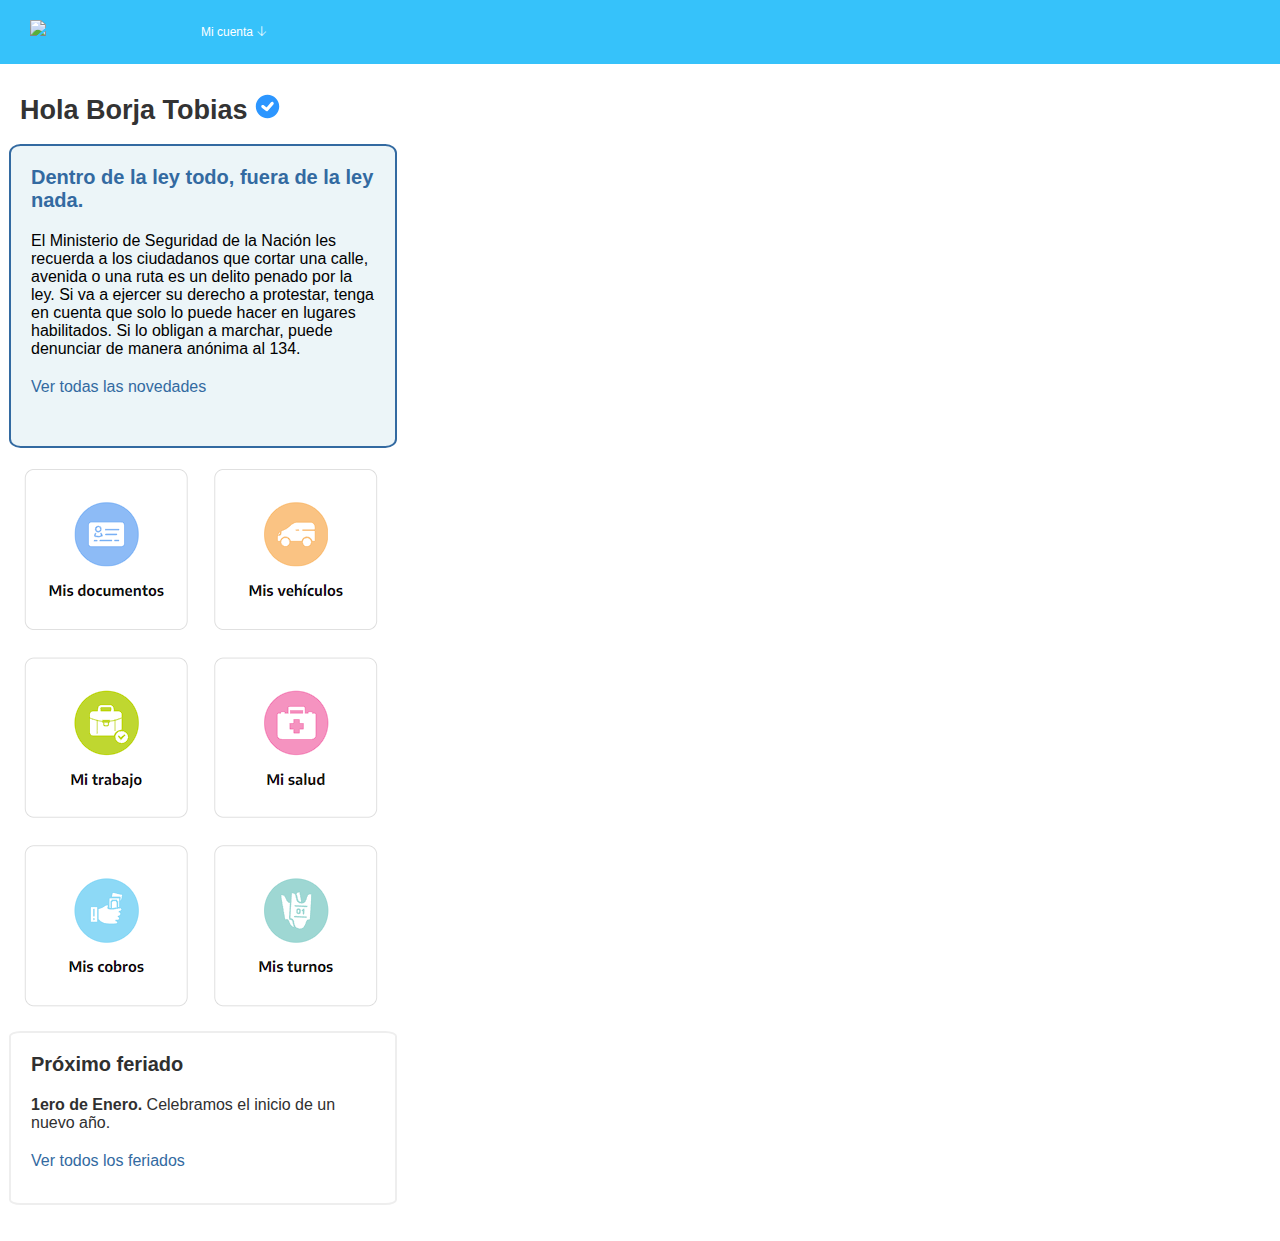
==== principal.html @ 7dbb7f87 "version 3" ====
<!DOCTYPE html>
<html lang="en">
<head>
    <meta charset="UTF-8">
    <meta name="viewport" content="width=device-width, initial-scale=1.0">
    <link rel="stylesheet" href="principal.css">
    <title>Document</title>
</head>
<body class="body">
    <header class="header">
        <div>
            <img src="https://mi.argentina.gob.ar/img/logos/miargentina-logo.svg" class="logo">
        </div>
        <div>
            <p class="micuenta">Mi cuenta 🡣</p>
        </div>
    </header>
    <h1 class="textonombre">Hola Borja Tobias <svg enable-background="new 0 0 32 32" class="verificado" viewBox="0 0 32 32" xmlns="http://www.w3.org/2000/svg"><g id="Layer_1"><path d="m16 1c-8.28 0-15 6.72-15 15s6.72 15 15 15 15-6.72 15-15-6.72-15-15-15zm7.5 12.32-7 8c-.39.45-.94.68-1.5.68-.44 0-.88-.14-1.25-.44l-5-4c-.9458-.7589-1.0208-2.2072-.0785-3.0546.7411-.6665 1.8881-.6177 2.6665.005l3.0443 2.4354c.2057.1645.5044.1381.6781-.0599l5.4396-6.2059c.72-.83 1.99-.91 2.82-.18.83.72.91 1.99.18 2.82z" fill="#2c96ff"/></g></svg></h1>
    <nav class="cuadro1">
        <h3 class="titulocuadro1">Dentro de la ley todo, fuera de la ley nada.</h3>
        <p class="textocuadro1">El Ministerio de Seguridad de la Nación les recuerda a los ciudadanos que cortar una calle, avenida o una ruta es un delito penado por la ley. Si va a ejercer su derecho a protestar, tenga en cuenta que solo lo puede hacer en lugares habilitados. Si lo obligan a marchar, puede denunciar de manera anónima al 134.</p>
        <p class="novedades">Ver todas las novedades</p>
    </nav>
    <div class="documentoscuadro">
       <a href="index.html"><p><img src="iconos.PNG"></p></a>
    </div>
    <nav class="cuadro2">
        <h3 class="titulocuadro2">Próximo feriado</h3>
        <p class="textocuadro2"><strong>1ero de Enero.</strong> Celebramos el inicio de un nuevo año.</p>
        <p class="novedades">Ver todos los feriados</p>
    </nav>
    <br>
    <br>
</body>
</html>
---- principal.css ----
.body{
    margin: auto;
    font-family: 'Noto Sans Buhid', sans-serif;
}
.header{
    background-color: rgb(54, 194, 250);
    display: flex;
    text-align: center;
    height: 4em;
    width: 2;
}
.logo{
    margin-left: 30px;
    margin-top: 20px;
    padding-bottom: 10px;
    height: 25px;
}
.micuenta{
    margin-left: 155px;
    margin-top: 25px;
    font-size: 12px;
    color: white;
}
.verificado{
    height: 25px;
}
.textonombre{
    color: rgb(51, 51, 51);
    margin-left: 20px;
    font-size: 27px;
    margin-top: 30px;
}
.cuadro1{
    background-color: rgb(236, 245, 248);
    height: 300px;
    width: 24em;
    margin-left: 9px;
    border-radius: 3%;
    border: 2px solid #336aa1;
}
.textocuadro1{
    margin: 20px;

}
.titulocuadro1{
    margin-top: 10px;
    color:#336aa1 ;
    font-size: 20px;
    margin: 20px;

}
.novedades{
    margin: 20px;
    color: #336aa1;
}
.documentoscuadro{
    margin-left: 20px;
}
.cuadro2{
    background-color: rgb(255, 255, 255);
    height: 170px;
    width: 24em;
    margin-left: 9px;
    border-radius: 3%;
    border: 2px solid #eeeeee;
}
.textocuadro2{
    color: rgb(48, 48, 48);
    margin: 20px;
}
.titulocuadro2{
    margin-top: 10px;
    color:rgb(48, 48, 48) ;
    font-size: 20px;
    margin: 20px;
}

@media (max-width: 767px)
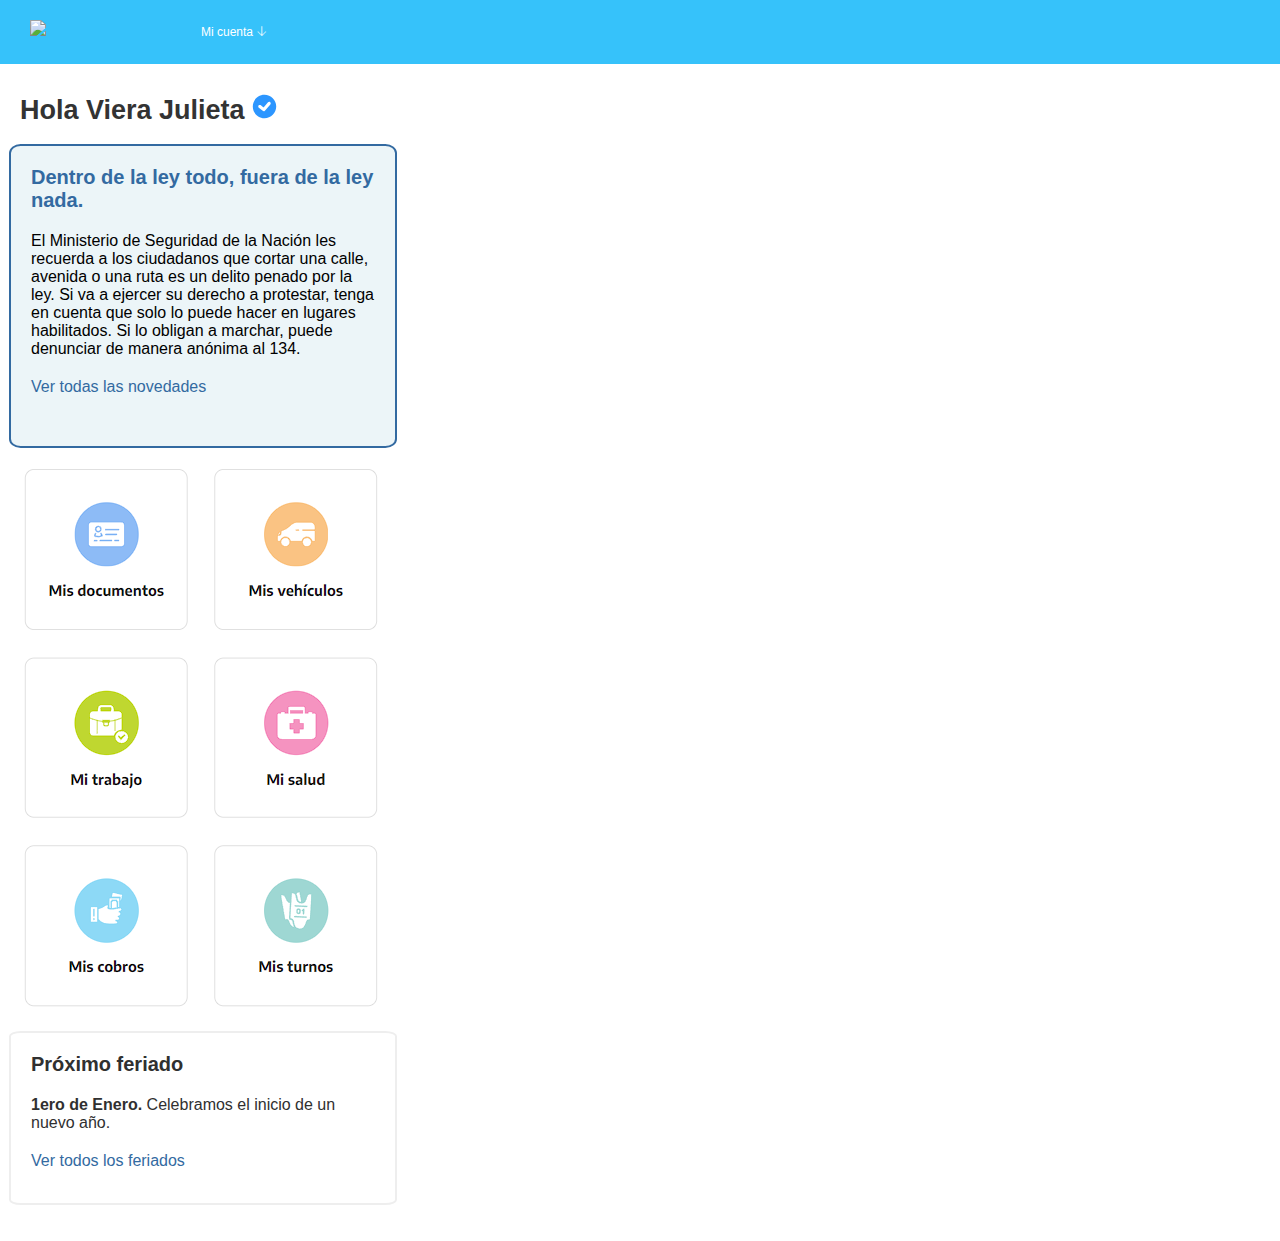
==== commit 996efe26: "version 5" ====
--- a/principal.html
+++ b/principal.html
@@ -4,7 +4,7 @@
     <meta charset="UTF-8">
     <meta name="viewport" content="width=device-width, initial-scale=1.0">
     <link rel="stylesheet" href="principal.css">
-    <title>Document</title>
+    <title>Mi Argentina / Digital</title>
 </head>
 <body class="body">
     <header class="header">
@@ -15,7 +15,7 @@
             <p class="micuenta">Mi cuenta 🡣</p>
         </div>
     </header>
-    <h1 class="textonombre">Hola Borja Tobias <svg enable-background="new 0 0 32 32" class="verificado" viewBox="0 0 32 32" xmlns="http://www.w3.org/2000/svg"><g id="Layer_1"><path d="m16 1c-8.28 0-15 6.72-15 15s6.72 15 15 15 15-6.72 15-15-6.72-15-15-15zm7.5 12.32-7 8c-.39.45-.94.68-1.5.68-.44 0-.88-.14-1.25-.44l-5-4c-.9458-.7589-1.0208-2.2072-.0785-3.0546.7411-.6665 1.8881-.6177 2.6665.005l3.0443 2.4354c.2057.1645.5044.1381.6781-.0599l5.4396-6.2059c.72-.83 1.99-.91 2.82-.18.83.72.91 1.99.18 2.82z" fill="#2c96ff"/></g></svg></h1>
+    <h1 class="textonombre">Hola Viera Julieta <svg enable-background="new 0 0 32 32" class="verificado" viewBox="0 0 32 32" xmlns="http://www.w3.org/2000/svg"><g id="Layer_1"><path d="m16 1c-8.28 0-15 6.72-15 15s6.72 15 15 15 15-6.72 15-15-6.72-15-15-15zm7.5 12.32-7 8c-.39.45-.94.68-1.5.68-.44 0-.88-.14-1.25-.44l-5-4c-.9458-.7589-1.0208-2.2072-.0785-3.0546.7411-.6665 1.8881-.6177 2.6665.005l3.0443 2.4354c.2057.1645.5044.1381.6781-.0599l5.4396-6.2059c.72-.83 1.99-.91 2.82-.18.83.72.91 1.99.18 2.82z" fill="#2c96ff"/></g></svg></h1>
     <nav class="cuadro1">
         <h3 class="titulocuadro1">Dentro de la ley todo, fuera de la ley nada.</h3>
         <p class="textocuadro1">El Ministerio de Seguridad de la Nación les recuerda a los ciudadanos que cortar una calle, avenida o una ruta es un delito penado por la ley. Si va a ejercer su derecho a protestar, tenga en cuenta que solo lo puede hacer en lugares habilitados. Si lo obligan a marchar, puede denunciar de manera anónima al 134.</p>
